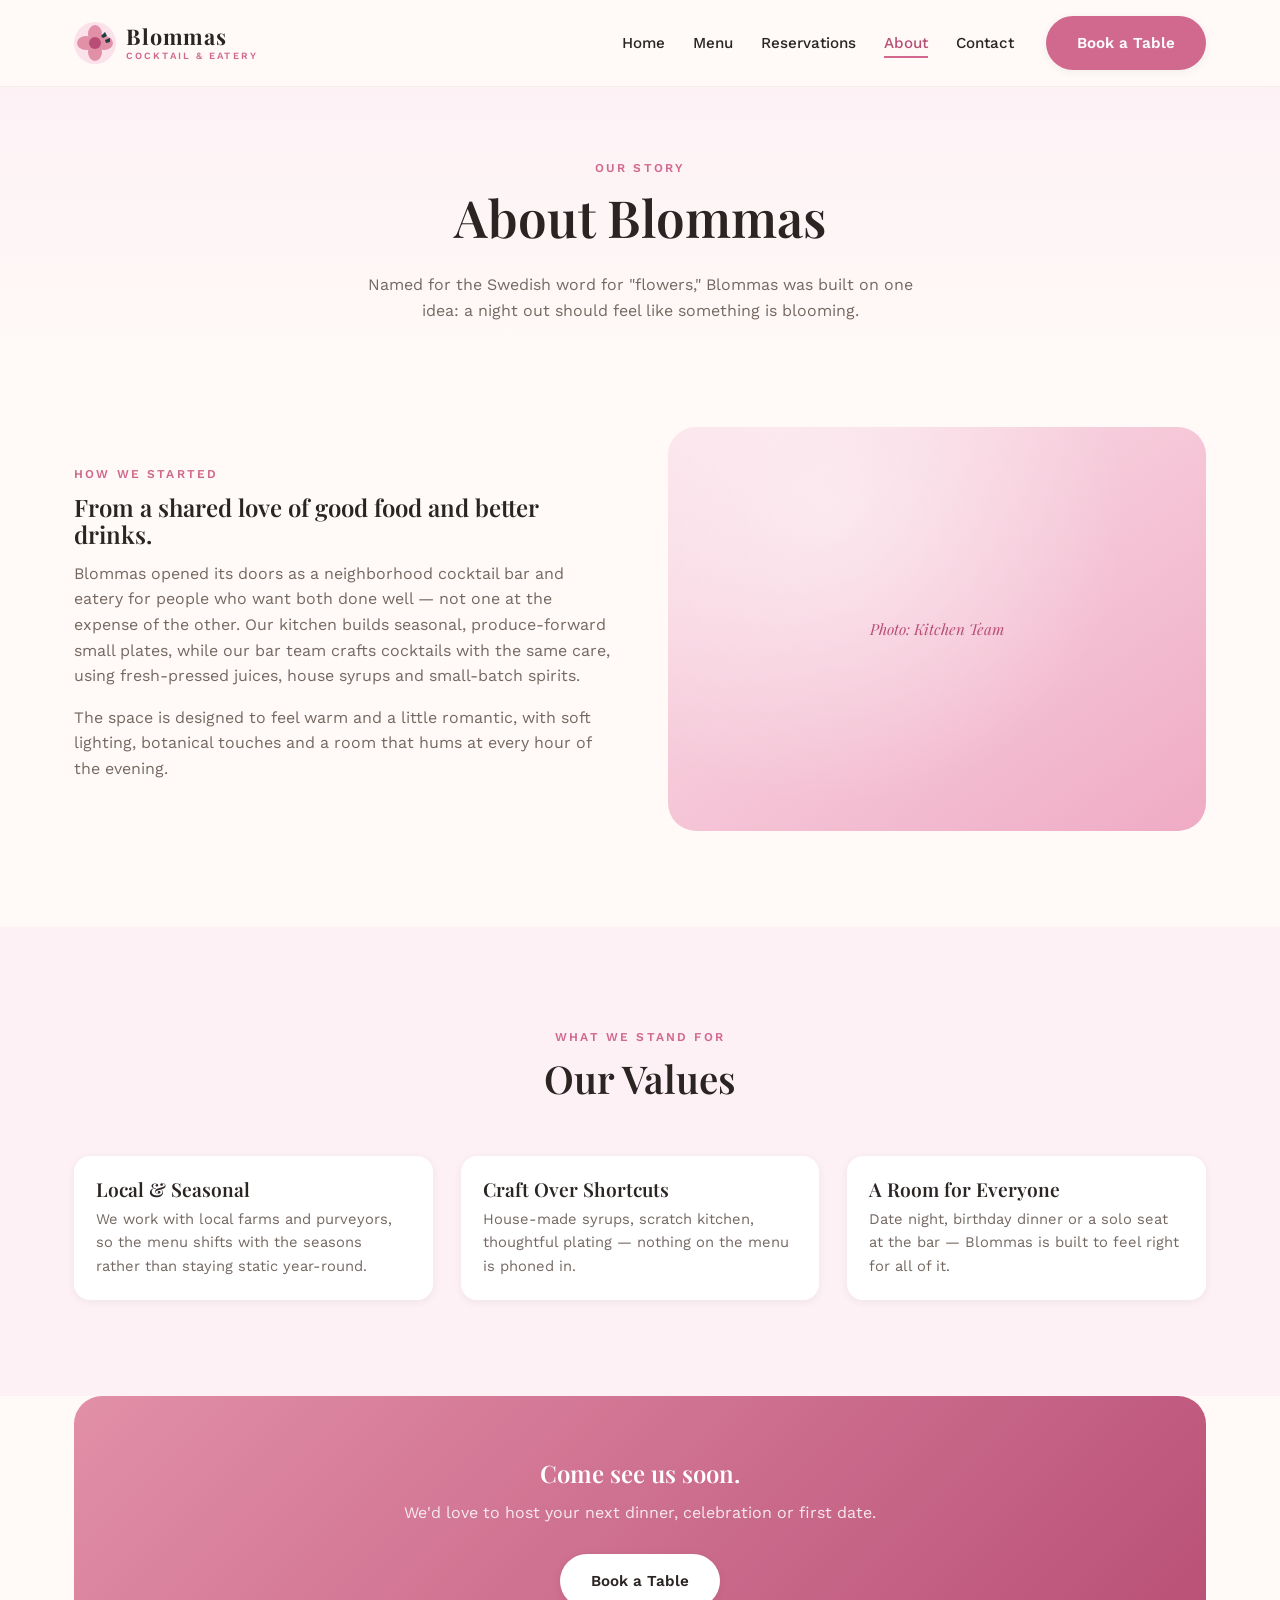
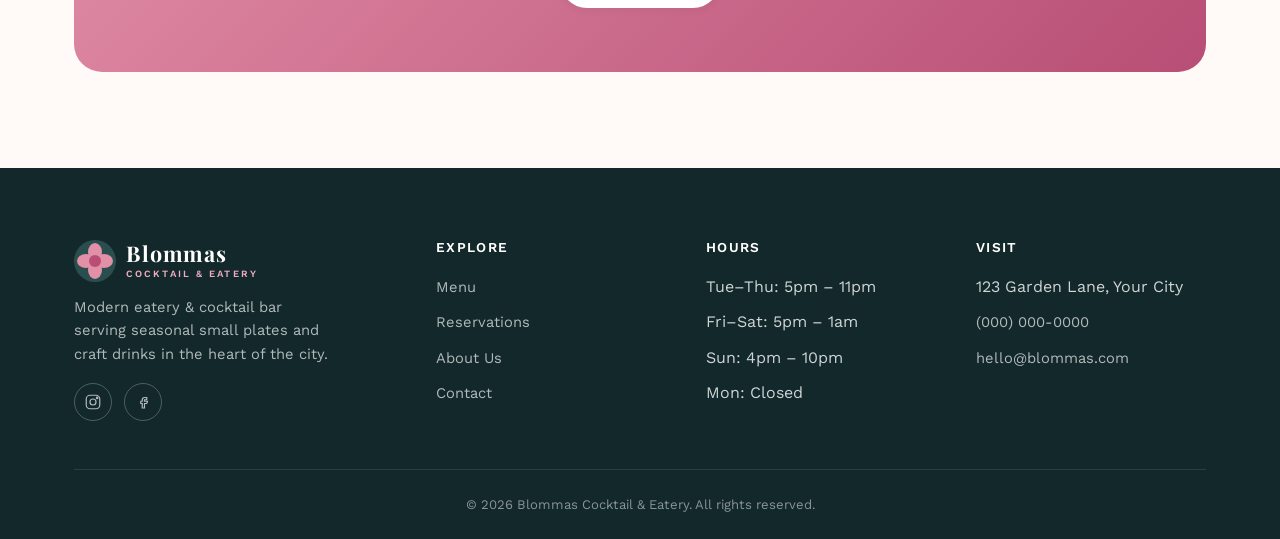
==== about.html @ 36dcb474 "Add Blommas Cocktail & Eatery website Static multi-page site (home, menu, reservations, about, conta" ====
<!DOCTYPE html>
<html lang="en">
<head>
  <meta charset="UTF-8" />
  <meta name="viewport" content="width=device-width, initial-scale=1.0" />
  <title>About — Blommas Cocktail &amp; Eatery</title>
  <meta name="description" content="Learn about Blommas Cocktail & Eatery — our story, our kitchen and bar team, and what we stand for." />
  <link rel="stylesheet" href="css/styles.css" />
</head>
<body>

  <header class="site-header">
    <div class="container header-inner">
      <a href="index.html" class="logo">
        <svg width="42" height="42" viewBox="0 0 42 42" xmlns="http://www.w3.org/2000/svg" aria-hidden="true">
          <circle cx="21" cy="21" r="21" fill="#FBE1EA"/>
          <g fill="#E28FA8">
            <ellipse cx="21" cy="12" rx="7" ry="9"/>
            <ellipse cx="21" cy="30" rx="7" ry="9"/>
            <ellipse cx="12" cy="21" rx="9" ry="7"/>
            <ellipse cx="30" cy="21" rx="9" ry="7"/>
          </g>
          <circle cx="21" cy="21" r="6" fill="#B84E75"/>
          <g fill="#1F3D3D">
            <path d="M27 14 L31 10 L33 14 L29 16 Z"/>
            <path d="M31 18 L36 16 L36 20 L32 21 Z"/>
          </g>
        </svg>
        <span class="logo-text">
          <span class="logo-title">Blommas</span>
          <span class="logo-sub">Cocktail &amp; Eatery</span>
        </span>
      </a>

      <nav class="main-nav">
        <ul class="nav-links">
          <li><a href="index.html">Home</a></li>
          <li><a href="menu.html">Menu</a></li>
          <li><a href="booking.html">Reservations</a></li>
          <li><a href="about.html" class="active">About</a></li>
          <li><a href="contact.html">Contact</a></li>
        </ul>
        <a href="booking.html" class="btn btn-primary nav-cta">Book a Table</a>
      </nav>

      <button class="nav-toggle" aria-label="Toggle navigation menu" aria-expanded="false">
        <span></span><span></span><span></span>
      </button>
    </div>
  </header>

  <main>
    <section class="page-hero">
      <div class="container">
        <span class="eyebrow">Our Story</span>
        <h1>About Blommas</h1>
        <p>Named for the Swedish word for "flowers," Blommas was built on one idea: a night out should feel like something is blooming.</p>
      </div>
    </section>

    <section style="padding-top:48px;">
      <div class="container two-col reveal">
        <div>
          <span class="eyebrow">How We Started</span>
          <h2>From a shared love of good food and better drinks.</h2>
          <p style="color:var(--ink-light);">Blommas opened its doors as a neighborhood cocktail bar and eatery for people who want both done well — not one at the expense of the other. Our kitchen builds seasonal, produce-forward small plates, while our bar team crafts cocktails with the same care, using fresh-pressed juices, house syrups and small-batch spirits.</p>
          <p style="color:var(--ink-light);">The space is designed to feel warm and a little romantic, with soft lighting, botanical touches and a room that hums at every hour of the evening.</p>
        </div>
        <div class="ph" style="aspect-ratio:4/3; border-radius:var(--radius-lg);"><span>Photo: Kitchen Team</span></div>
      </div>
    </section>

    <section style="background:var(--pink-50);">
      <div class="container">
        <div class="section-head reveal">
          <span class="eyebrow">What We Stand For</span>
          <h2>Our Values</h2>
        </div>
        <div class="grid grid-3">
          <div class="card reveal">
            <div class="card-body">
              <h3>Local &amp; Seasonal</h3>
              <p>We work with local farms and purveyors, so the menu shifts with the seasons rather than staying static year-round.</p>
            </div>
          </div>
          <div class="card reveal">
            <div class="card-body">
              <h3>Craft Over Shortcuts</h3>
              <p>House-made syrups, scratch kitchen, thoughtful plating — nothing on the menu is phoned in.</p>
            </div>
          </div>
          <div class="card reveal">
            <div class="card-body">
              <h3>A Room for Everyone</h3>
              <p>Date night, birthday dinner or a solo seat at the bar — Blommas is built to feel right for all of it.</p>
            </div>
          </div>
        </div>
      </div>
    </section>

    <section style="padding-top:0;">
      <div class="container">
        <div class="reveal" style="background:linear-gradient(135deg, var(--pink-400), var(--pink-600)); border-radius:var(--radius-lg); padding:64px 40px; text-align:center; color:#fff;">
          <h2 style="color:#fff;">Come see us soon.</h2>
          <p style="color:rgba(255,255,255,0.85); max-width:480px; margin:0 auto 28px;">We'd love to host your next dinner, celebration or first date.</p>
          <a href="booking.html" class="btn btn-light">Book a Table</a>
        </div>
      </div>
    </section>
  </main>

  <footer class="site-footer">
    <div class="container">
      <div class="footer-inner">
        <div class="footer-brand">
          <a href="index.html" class="logo">
            <svg width="42" height="42" viewBox="0 0 42 42" xmlns="http://www.w3.org/2000/svg" aria-hidden="true">
              <circle cx="21" cy="21" r="21" fill="#2A4E4E"/>
              <g fill="#E28FA8">
                <ellipse cx="21" cy="12" rx="7" ry="9"/>
                <ellipse cx="21" cy="30" rx="7" ry="9"/>
                <ellipse cx="12" cy="21" rx="9" ry="7"/>
                <ellipse cx="30" cy="21" rx="9" ry="7"/>
              </g>
              <circle cx="21" cy="21" r="6" fill="#B84E75"/>
            </svg>
            <span class="logo-text">
              <span class="logo-title">Blommas</span>
              <span class="logo-sub">Cocktail &amp; Eatery</span>
            </span>
          </a>
          <p>Modern eatery &amp; cocktail bar serving seasonal small plates and craft drinks in the heart of the city.</p>
          <div class="social-row">
            <a href="#" aria-label="Instagram">
              <svg width="18" height="18" viewBox="0 0 24 24" fill="none" stroke="currentColor" stroke-width="1.6"><rect x="3" y="3" width="18" height="18" rx="5"/><circle cx="12" cy="12" r="4"/><circle cx="17.5" cy="6.5" r="1"/></svg>
            </a>
            <a href="#" aria-label="Facebook">
              <svg width="18" height="18" viewBox="0 0 24 24" fill="none" stroke="currentColor" stroke-width="1.6"><path d="M14 9h3V6h-3c-1.7 0-3 1.3-3 3v2H9v3h2v6h3v-6h3l1-3h-4V9z"/></svg>
            </a>
          </div>
        </div>
        <div>
          <h4>Explore</h4>
          <ul>
            <li><a href="menu.html">Menu</a></li>
            <li><a href="booking.html">Reservations</a></li>
            <li><a href="about.html">About Us</a></li>
            <li><a href="contact.html">Contact</a></li>
          </ul>
        </div>
        <div>
          <h4>Hours</h4>
          <ul>
            <li>Tue–Thu: 5pm – 11pm</li>
            <li>Fri–Sat: 5pm – 1am</li>
            <li>Sun: 4pm – 10pm</li>
            <li>Mon: Closed</li>
          </ul>
        </div>
        <div>
          <h4>Visit</h4>
          <ul>
            <li>123 Garden Lane, Your City</li>
            <li><a href="tel:+10000000000">(000) 000-0000</a></li>
            <li><a href="mailto:hello@blommas.com">hello@blommas.com</a></li>
          </ul>
        </div>
      </div>
      <div class="footer-bottom">&copy; 2026 Blommas Cocktail &amp; Eatery. All rights reserved.</div>
    </div>
  </footer>

  <script src="js/script.js"></script>
</body>
</html>
---- css/styles.css ----
/* =========================================================
   Blommas Cocktail & Eatery — Design System
   ========================================================= */

@import url('https://fonts.googleapis.com/css2?family=Playfair+Display:ital,wght@0,500;0,600;0,700;1,500&family=Work+Sans:wght@300;400;500;600;700&display=swap');

:root {
  /* Palette — derived from the logo (blush peony + dark teal butterfly) */
  --pink-50:  #fdf1f5;
  --pink-100: #fbe1ea;
  --pink-200: #f6c9da;
  --pink-300: #efabc4;
  --pink-400: #e28fa8;
  --pink-500: #d1698f;
  --pink-600: #b84e75;
  --teal-700: #1f3d3d;
  --teal-900: #12282a;
  --ink:       #2a2422;
  --ink-light: #746862;
  --cream:     #fffaf7;
  --white:     #ffffff;

  --font-heading: 'Playfair Display', Georgia, serif;
  --font-body: 'Work Sans', -apple-system, BlinkMacSystemFont, sans-serif;

  --radius-sm: 8px;
  --radius-md: 16px;
  --radius-lg: 28px;
  --radius-pill: 999px;

  --shadow-sm: 0 2px 10px rgba(42, 36, 34, 0.06);
  --shadow-md: 0 12px 32px rgba(42, 36, 34, 0.1);
  --shadow-lg: 0 24px 60px rgba(42, 36, 34, 0.16);

  --container-w: 1180px;
}

/* ---------- Reset ---------- */
*, *::before, *::after { box-sizing: border-box; }
html { scroll-behavior: smooth; overflow-x: hidden; }
body {
  margin: 0;
  font-family: var(--font-body);
  color: var(--ink);
  background: var(--cream);
  line-height: 1.6;
  -webkit-font-smoothing: antialiased;
  overflow-x: hidden;
}
h1, h2, h3, h4 {
  font-family: var(--font-heading);
  font-weight: 600;
  line-height: 1.15;
  margin: 0 0 0.5em;
  color: var(--ink);
}
p { margin: 0 0 1em; }
a { color: inherit; text-decoration: none; }
ul { list-style: none; margin: 0; padding: 0; }
img { max-width: 100%; display: block; }
button { font-family: inherit; cursor: pointer; }
input, textarea, select { font-family: inherit; font-size: 1rem; }

.container {
  width: 100%;
  max-width: var(--container-w);
  margin: 0 auto;
  padding: 0 24px;
}

.eyebrow {
  display: inline-block;
  font-size: 0.75rem;
  letter-spacing: 0.18em;
  text-transform: uppercase;
  color: var(--pink-500);
  font-weight: 600;
  margin-bottom: 0.75em;
}

section { padding: 96px 0; }
@media (max-width: 768px) { section { padding: 64px 0; } }

.section-head {
  max-width: 640px;
  margin: 0 auto 56px;
  text-align: center;
}
.section-head h2 { font-size: clamp(1.9rem, 3vw, 2.6rem); }
.section-head p { color: var(--ink-light); font-size: 1.05rem; }

/* ---------- Buttons ---------- */
.btn {
  display: inline-flex;
  align-items: center;
  justify-content: center;
  gap: 8px;
  padding: 14px 30px;
  border-radius: var(--radius-pill);
  font-weight: 600;
  font-size: 0.95rem;
  border: 1px solid transparent;
  transition: transform 0.2s ease, box-shadow 0.2s ease, background 0.2s ease, color 0.2s ease;
  white-space: nowrap;
}
.btn-primary {
  background: var(--pink-500);
  color: var(--white);
  box-shadow: var(--shadow-sm);
}
.btn-primary:hover { background: var(--pink-600); transform: translateY(-2px); box-shadow: var(--shadow-md); }
.btn-outline {
  background: transparent;
  border-color: rgba(42,36,34,0.25);
  color: var(--ink);
}
.btn-outline:hover { border-color: var(--ink); transform: translateY(-2px); }
.btn-light {
  background: var(--white);
  color: var(--ink);
  box-shadow: var(--shadow-sm);
}
.btn-light:hover { transform: translateY(-2px); box-shadow: var(--shadow-md); }
.btn-block { width: 100%; }

/* ---------- Logo ---------- */
.logo { display: flex; align-items: center; gap: 10px; }
.logo svg { flex-shrink: 0; }
.logo-text {
  display: flex;
  flex-direction: column;
  line-height: 1;
}
.logo-text .logo-title {
  font-family: var(--font-heading);
  font-size: 1.35rem;
  letter-spacing: 0.04em;
  font-weight: 700;
  color: var(--ink);
}
.logo-text .logo-sub {
  font-size: 0.6rem;
  letter-spacing: 0.22em;
  text-transform: uppercase;
  color: var(--pink-500);
  font-weight: 600;
  margin-top: 4px;
}

/* ---------- Header / Nav ---------- */
.site-header {
  position: sticky;
  top: 0;
  z-index: 100;
  background: rgba(255, 250, 247, 0.85);
  backdrop-filter: blur(10px);
  border-bottom: 1px solid rgba(42,36,34,0.06);
  transition: box-shadow 0.3s ease;
}
.site-header.scrolled { box-shadow: var(--shadow-sm); }
.header-inner {
  display: flex;
  align-items: center;
  justify-content: space-between;
  padding-top: 16px;
  padding-bottom: 16px;
}
.main-nav { display: flex; align-items: center; gap: 32px; }
.nav-links { display: flex; gap: 28px; }
.nav-links a {
  font-size: 0.95rem;
  font-weight: 500;
  position: relative;
  padding: 4px 0;
}
.nav-links a::after {
  content: '';
  position: absolute;
  left: 0; bottom: -2px;
  width: 0; height: 2px;
  background: var(--pink-500);
  transition: width 0.25s ease;
}
.nav-links a:hover::after, .nav-links a.active::after { width: 100%; }
.nav-links a.active { color: var(--pink-600); }
.nav-toggle {
  display: none;
  background: none;
  border: none;
  flex-direction: column;
  gap: 5px;
  padding: 6px;
}
.nav-toggle span {
  width: 24px; height: 2px;
  background: var(--ink);
  border-radius: 2px;
  transition: transform 0.25s ease, opacity 0.25s ease;
}

@media (max-width: 900px) {
  .nav-toggle { display: flex; }
  .main-nav {
    position: fixed;
    top: 0; right: 0;
    height: 100vh;
    width: min(320px, 80vw);
    background: var(--cream);
    flex-direction: column;
    align-items: flex-start;
    justify-content: center;
    gap: 36px;
    padding: 32px;
    box-shadow: var(--shadow-lg);
    transform: translateX(100%);
    transition: transform 0.3s ease;
  }
  .main-nav.open { transform: translateX(0); }
  .nav-links { flex-direction: column; gap: 24px; }
  .nav-links a { font-size: 1.2rem; }
  body.nav-open { overflow: hidden; }
}

/* ---------- Hero ---------- */
.hero {
  position: relative;
  padding: 110px 0 120px;
  overflow: hidden;
  background: linear-gradient(180deg, var(--pink-50) 0%, var(--cream) 100%);
}
.hero-inner {
  display: grid;
  grid-template-columns: 1.1fr 0.9fr;
  gap: 48px;
  align-items: center;
}
.hero-copy h1 {
  font-size: clamp(2.6rem, 5vw, 4rem);
  margin-bottom: 0.3em;
}
.hero-copy .lede {
  font-size: 1.15rem;
  color: var(--ink-light);
  max-width: 480px;
  margin-bottom: 2em;
}
.hero-actions { display: flex; gap: 16px; flex-wrap: wrap; }
.hero-visual {
  position: relative;
  aspect-ratio: 4 / 5;
  border-radius: var(--radius-lg);
  overflow: hidden;
  box-shadow: var(--shadow-lg);
  background: linear-gradient(145deg, var(--pink-200), var(--pink-400));
}
.hero-visual .ph-caption {
  position: absolute; inset: auto 0 0 0;
  padding: 18px;
  font-size: 0.8rem;
  color: rgba(255,255,255,0.85);
  background: linear-gradient(180deg, transparent, rgba(20,10,15,0.45));
}
.hero-badge {
  position: absolute;
  bottom: -22px; left: -22px;
  background: var(--white);
  border-radius: var(--radius-md);
  padding: 18px 22px;
  box-shadow: var(--shadow-md);
  display: flex;
  align-items: center;
  gap: 12px;
}
@media (max-width: 900px) {
  .hero-inner { grid-template-columns: 1fr; }
  .hero-badge { position: static; margin-top: 24px; }
}

/* ---------- Placeholder photo blocks ---------- */
.ph {
  position: relative;
  background: linear-gradient(145deg, var(--pink-100), var(--pink-300));
  display: flex;
  align-items: center;
  justify-content: center;
  color: var(--pink-600);
  font-family: var(--font-heading);
  font-style: italic;
  font-size: 0.95rem;
  text-align: center;
  overflow: hidden;
}
.ph::before {
  content: '';
  position: absolute; inset: 0;
  background-image: radial-gradient(circle at 30% 20%, rgba(255,255,255,0.5), transparent 60%);
}
.ph span { position: relative; padding: 12px; }

/* ---------- Cards / Grids ---------- */
.grid {
  display: grid;
  gap: 28px;
}
.grid-3 { grid-template-columns: repeat(3, 1fr); }
.grid-2 { grid-template-columns: repeat(2, 1fr); }
@media (max-width: 900px) {
  .grid-3 { grid-template-columns: repeat(2, 1fr); }
}
@media (max-width: 640px) {
  .grid-3, .grid-2 { grid-template-columns: 1fr; }
}

.card {
  background: var(--white);
  border-radius: var(--radius-md);
  overflow: hidden;
  box-shadow: var(--shadow-sm);
  transition: transform 0.25s ease, box-shadow 0.25s ease;
}
.card:hover { transform: translateY(-6px); box-shadow: var(--shadow-md); }
.card .ph { aspect-ratio: 4/3; }
.card-body { padding: 22px; }
.card-body h3 { font-size: 1.2rem; margin-bottom: 0.4em; }
.card-body p { color: var(--ink-light); font-size: 0.92rem; margin-bottom: 0; }

/* ---------- Feature strip (hours/location) ---------- */
.strip {
  background: var(--teal-700);
  color: var(--white);
}
.strip .grid-3 { gap: 0; }
.strip-item {
  padding: 40px 24px;
  text-align: center;
  border-right: 1px solid rgba(255,255,255,0.12);
}
.strip-item:last-child { border-right: none; }
.strip-item .eyebrow { color: var(--pink-300); }
.strip-item h3 { color: var(--white); font-size: 1.3rem; }
.strip-item p { color: rgba(255,255,255,0.75); margin: 0; }
@media (max-width: 768px) {
  .strip .grid-3 { grid-template-columns: 1fr; }
  .strip-item { border-right: none; border-bottom: 1px solid rgba(255,255,255,0.12); }
  .strip-item:last-child { border-bottom: none; }
}

/* ---------- Menu page ---------- */
.menu-tabs {
  display: flex;
  justify-content: center;
  flex-wrap: wrap;
  gap: 12px;
  margin-bottom: 52px;
}
.menu-tab {
  padding: 10px 22px;
  border-radius: var(--radius-pill);
  border: 1px solid rgba(42,36,34,0.15);
  background: var(--white);
  font-weight: 600;
  font-size: 0.9rem;
  color: var(--ink-light);
  transition: all 0.2s ease;
}
.menu-tab:hover { border-color: var(--pink-400); color: var(--pink-600); }
.menu-tab.active {
  background: var(--pink-500);
  border-color: var(--pink-500);
  color: var(--white);
}

.menu-category { display: none; }
.menu-category.active { display: block; animation: fadein 0.35s ease; }
@keyframes fadein { from { opacity: 0; transform: translateY(6px);} to { opacity: 1; transform: translateY(0);} }

.menu-category h3 {
  font-size: 1.6rem;
  margin-bottom: 24px;
  padding-bottom: 12px;
  border-bottom: 2px solid var(--pink-100);
}
.menu-category + .menu-category h3 { margin-top: 40px; }

.dish-list { display: grid; gap: 6px; margin-bottom: 48px; }
.dish {
  display: flex;
  justify-content: space-between;
  gap: 24px;
  padding: 18px 4px;
  border-bottom: 1px dashed rgba(42,36,34,0.12);
}
.dish:last-child { border-bottom: none; }
.dish-info h4 {
  font-family: var(--font-body);
  font-weight: 600;
  font-size: 1.05rem;
  margin: 0 0 4px;
  display: flex;
  align-items: center;
  gap: 8px;
}
.dish-info p { margin: 0; color: var(--ink-light); font-size: 0.9rem; max-width: 480px; }
.dish-price {
  font-family: var(--font-heading);
  font-weight: 600;
  color: var(--pink-600);
  white-space: nowrap;
}
.tag {
  font-size: 0.62rem;
  letter-spacing: 0.06em;
  text-transform: uppercase;
  background: var(--pink-100);
  color: var(--pink-600);
  padding: 3px 8px;
  border-radius: var(--radius-pill);
  font-weight: 700;
}
.tag.teal { background: rgba(31,61,61,0.1); color: var(--teal-700); }

/* ---------- Forms ---------- */
.form-card {
  background: var(--white);
  border-radius: var(--radius-lg);
  box-shadow: var(--shadow-md);
  padding: 48px;
}
@media (max-width: 640px) { .form-card { padding: 28px 22px; } }

.form-row { display: grid; grid-template-columns: 1fr 1fr; gap: 20px; }
@media (max-width: 640px) { .form-row { grid-template-columns: 1fr; } }

.field { margin-bottom: 22px; }
.field label {
  display: block;
  font-size: 0.85rem;
  font-weight: 600;
  margin-bottom: 8px;
  color: var(--ink);
}
.field input, .field select, .field textarea {
  width: 100%;
  padding: 13px 16px;
  border-radius: var(--radius-sm);
  border: 1px solid rgba(42,36,34,0.18);
  background: var(--pink-50);
  color: var(--ink);
  transition: border-color 0.2s ease, background 0.2s ease;
}
.field input:focus, .field select:focus, .field textarea:focus {
  outline: none;
  border-color: var(--pink-500);
  background: var(--white);
}
.field textarea { resize: vertical; min-height: 100px; }
.field-error {
  color: #b8433f;
  font-size: 0.8rem;
  margin-top: 6px;
  display: none;
}
.field.invalid input, .field.invalid select, .field.invalid textarea { border-color: #b8433f; }
.field.invalid .field-error { display: block; }

.form-status {
  display: none;
  padding: 18px 20px;
  border-radius: var(--radius-sm);
  margin-bottom: 24px;
  font-weight: 500;
}
.form-status.success { display: block; background: rgba(31,61,61,0.08); color: var(--teal-700); }
.form-status.error { display: block; background: rgba(184,67,63,0.1); color: #b8433f; }

/* ---------- Footer ---------- */
.site-footer {
  background: var(--teal-900);
  color: rgba(255,255,255,0.8);
  padding: 72px 0 24px;
}
.footer-inner {
  display: grid;
  grid-template-columns: 1.4fr 1fr 1fr 1fr;
  gap: 40px;
  padding-bottom: 48px;
  border-bottom: 1px solid rgba(255,255,255,0.1);
}
@media (max-width: 768px) {
  .footer-inner { grid-template-columns: 1fr 1fr; }
}
@media (max-width: 480px) {
  .footer-inner { grid-template-columns: 1fr; }
}
.footer-inner h4 {
  color: var(--white);
  font-size: 0.85rem;
  letter-spacing: 0.1em;
  text-transform: uppercase;
  font-family: var(--font-body);
  margin-bottom: 18px;
}
.footer-inner p, .footer-inner a { color: rgba(255,255,255,0.68); font-size: 0.92rem; }
.footer-inner ul li { margin-bottom: 10px; }
.footer-inner a:hover { color: var(--pink-300); }
.footer-brand p { max-width: 260px; margin-top: 14px; }
.footer-brand .logo-text .logo-title,
.footer-brand .logo-text .logo-sub { color: var(--white); }
.footer-brand .logo-text .logo-sub { color: var(--pink-300); }
.social-row { display: flex; gap: 12px; margin-top: 16px; }
.social-row a {
  width: 38px; height: 38px;
  border-radius: 50%;
  border: 1px solid rgba(255,255,255,0.25);
  display: flex; align-items: center; justify-content: center;
}
.footer-bottom {
  padding-top: 24px;
  text-align: center;
  font-size: 0.82rem;
  color: rgba(255,255,255,0.5);
}

/* ---------- Reveal-on-scroll ---------- */
.reveal { opacity: 0; transform: translateY(24px); transition: opacity 0.6s ease, transform 0.6s ease; }
.reveal.in-view { opacity: 1; transform: translateY(0); }

/* ---------- Page hero (inner pages) ---------- */
.page-hero {
  padding: 72px 0 56px;
  text-align: center;
  background: linear-gradient(180deg, var(--pink-50), var(--cream));
}
.page-hero .eyebrow { display: block; }
.page-hero h1 { font-size: clamp(2.2rem, 4vw, 3.2rem); }
.page-hero p { color: var(--ink-light); max-width: 560px; margin: 0 auto; }

/* ---------- Utility ---------- */
.text-center { text-align: center; }
.mt-lg { margin-top: 48px; }
.map-frame {
  border: 0;
  width: 100%;
  height: 380px;
  border-radius: var(--radius-md);
  box-shadow: var(--shadow-sm);
}
.info-list { display: grid; gap: 18px; }
.info-list .item { display: flex; gap: 14px; align-items: flex-start; }
.info-list .icon {
  width: 42px; height: 42px;
  border-radius: 50%;
  background: var(--pink-100);
  color: var(--pink-600);
  display: flex; align-items: center; justify-content: center;
  flex-shrink: 0;
}
.info-list h4 { margin: 0 0 4px; font-size: 1rem; font-family: var(--font-body); }
.info-list p { margin: 0; color: var(--ink-light); font-size: 0.92rem; }

.two-col {
  display: grid;
  grid-template-columns: 1fr 1fr;
  gap: 56px;
  align-items: center;
}
@media (max-width: 900px) {
  .two-col { grid-template-columns: 1fr; }
}
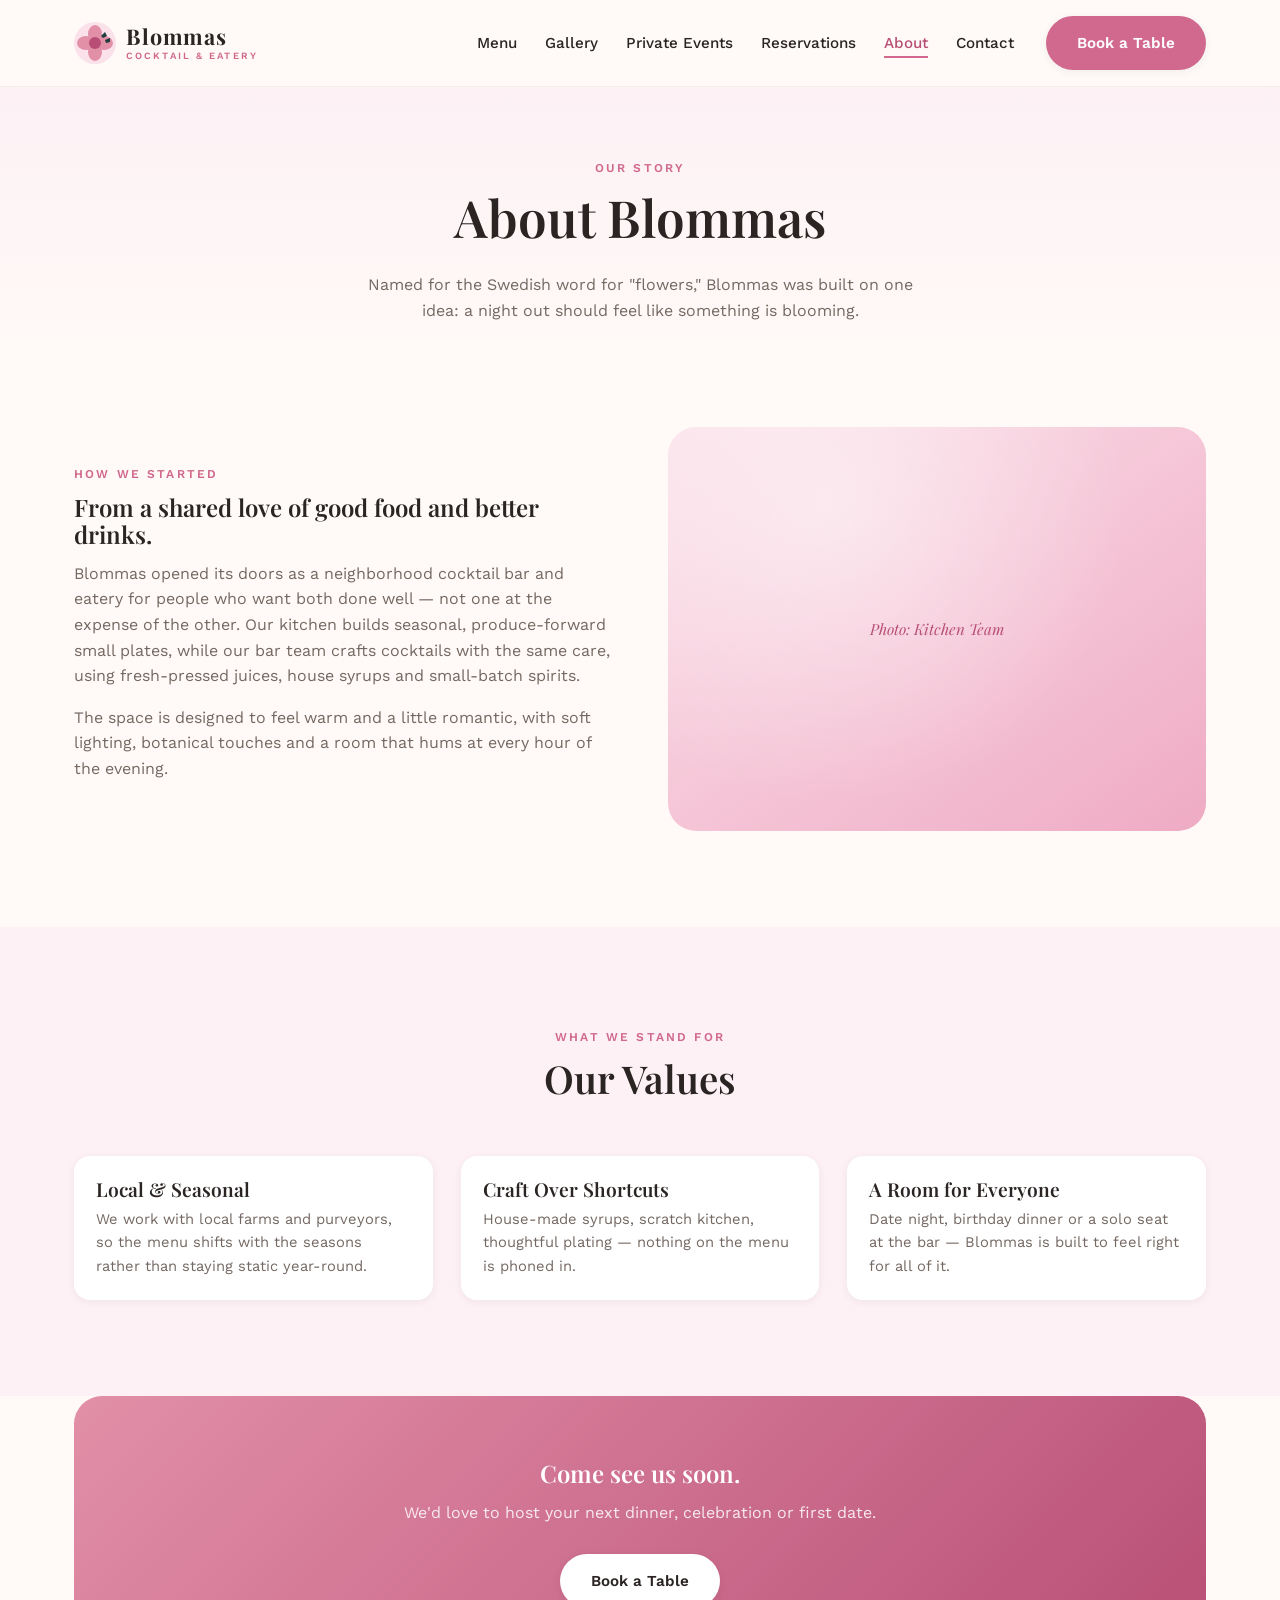
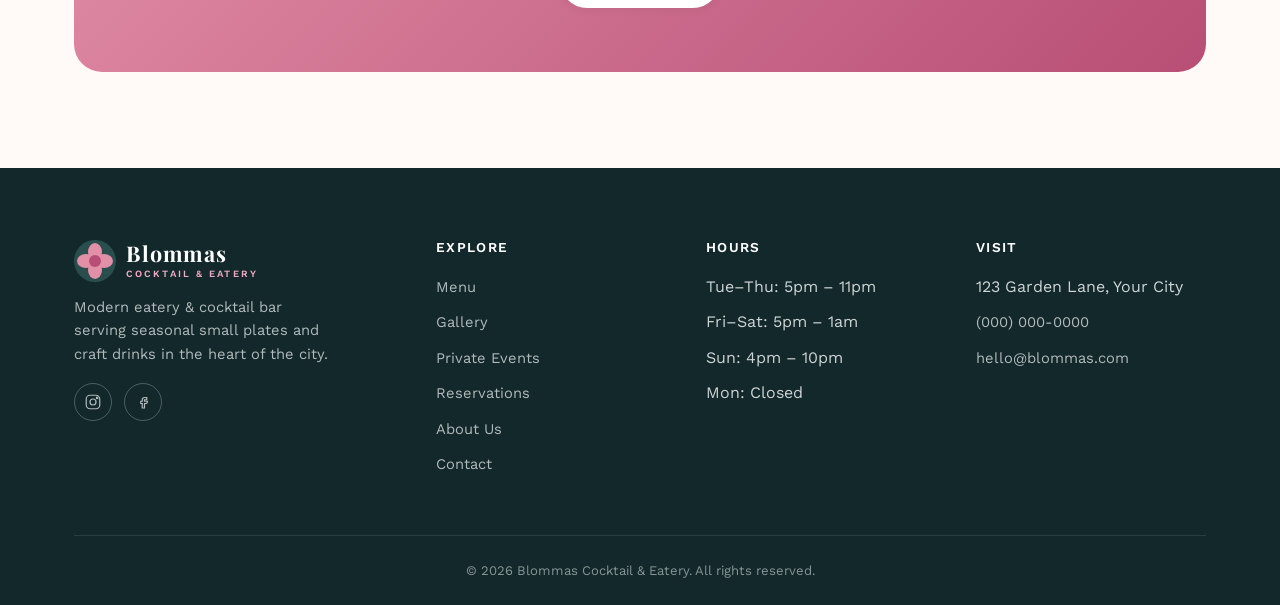
==== commit a10a9725: "Add gallery and private events pages, expand homepage sections Adds Gallery and Private Events pages" ====
--- a/about.html
+++ b/about.html
@@ -34,8 +34,9 @@
 
       <nav class="main-nav">
         <ul class="nav-links">
-          <li><a href="index.html">Home</a></li>
           <li><a href="menu.html">Menu</a></li>
+          <li><a href="gallery.html">Gallery</a></li>
+          <li><a href="events.html">Private Events</a></li>
           <li><a href="booking.html">Reservations</a></li>
           <li><a href="about.html" class="active">About</a></li>
           <li><a href="contact.html">Contact</a></li>
@@ -144,6 +145,8 @@
           <h4>Explore</h4>
           <ul>
             <li><a href="menu.html">Menu</a></li>
+            <li><a href="gallery.html">Gallery</a></li>
+            <li><a href="events.html">Private Events</a></li>
             <li><a href="booking.html">Reservations</a></li>
             <li><a href="about.html">About Us</a></li>
             <li><a href="contact.html">Contact</a></li>
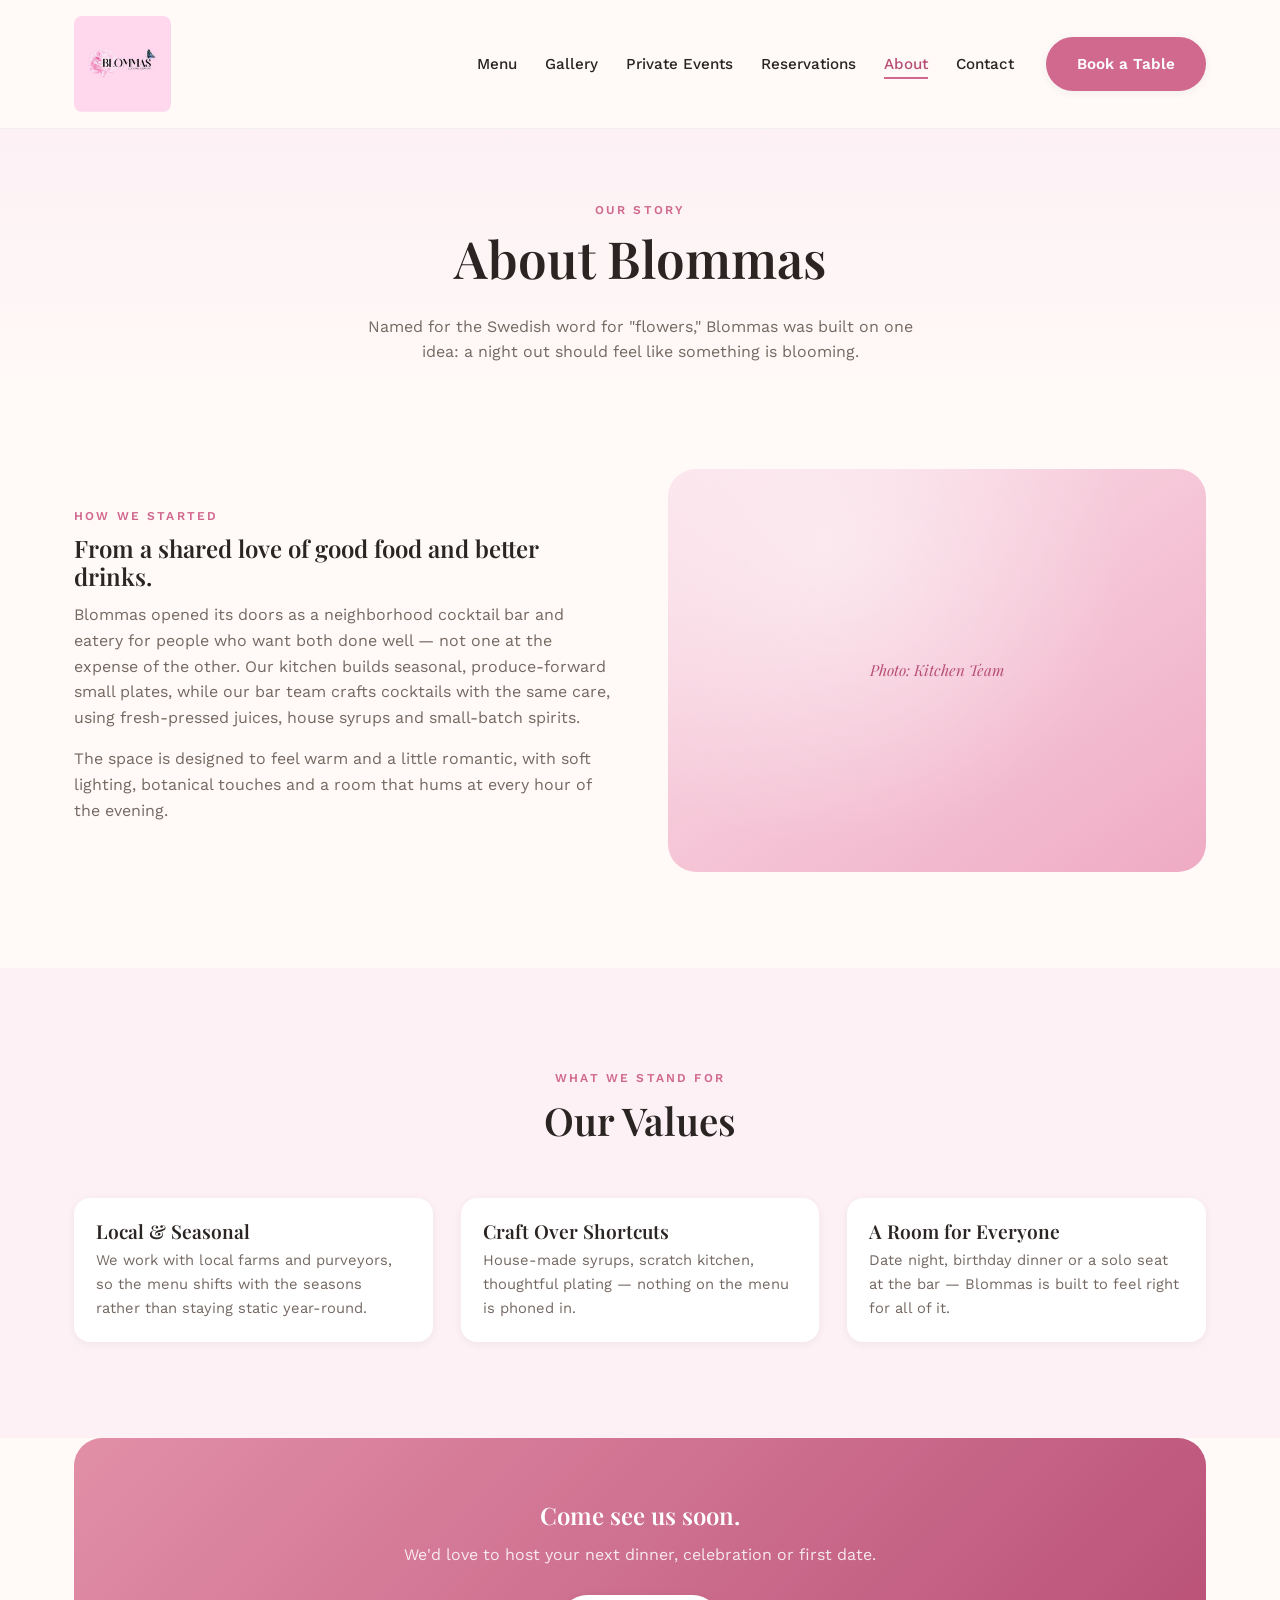
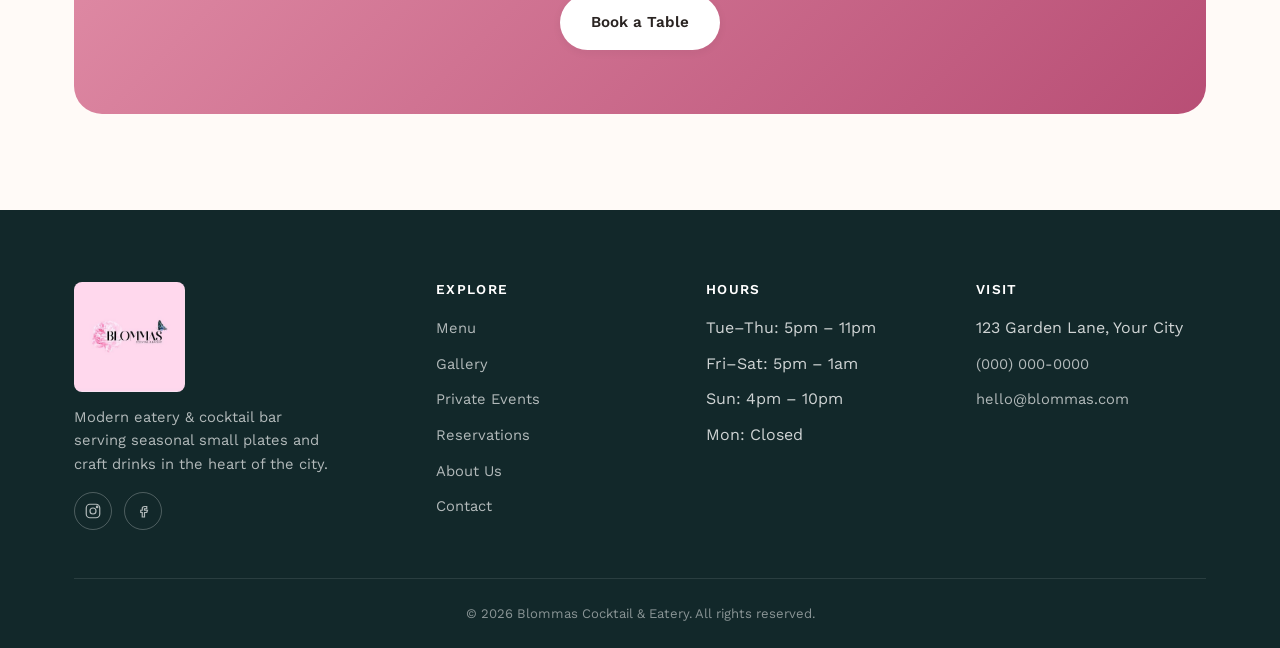
==== commit b1903f12: "Wire in the real Blommas logo across all pages Replaces the placeholder inline SVG mark with the act" ====
--- a/about.html
+++ b/about.html
@@ -5,6 +5,7 @@
   <meta name="viewport" content="width=device-width, initial-scale=1.0" />
   <title>About — Blommas Cocktail &amp; Eatery</title>
   <meta name="description" content="Learn about Blommas Cocktail & Eatery — our story, our kitchen and bar team, and what we stand for." />
+  <link rel="icon" href="assets/logo.png" type="image/png" />
   <link rel="stylesheet" href="css/styles.css" />
 </head>
 <body>
@@ -12,24 +13,7 @@
   <header class="site-header">
     <div class="container header-inner">
       <a href="index.html" class="logo">
-        <svg width="42" height="42" viewBox="0 0 42 42" xmlns="http://www.w3.org/2000/svg" aria-hidden="true">
-          <circle cx="21" cy="21" r="21" fill="#FBE1EA"/>
-          <g fill="#E28FA8">
-            <ellipse cx="21" cy="12" rx="7" ry="9"/>
-            <ellipse cx="21" cy="30" rx="7" ry="9"/>
-            <ellipse cx="12" cy="21" rx="9" ry="7"/>
-            <ellipse cx="30" cy="21" rx="9" ry="7"/>
-          </g>
-          <circle cx="21" cy="21" r="6" fill="#B84E75"/>
-          <g fill="#1F3D3D">
-            <path d="M27 14 L31 10 L33 14 L29 16 Z"/>
-            <path d="M31 18 L36 16 L36 20 L32 21 Z"/>
-          </g>
-        </svg>
-        <span class="logo-text">
-          <span class="logo-title">Blommas</span>
-          <span class="logo-sub">Cocktail &amp; Eatery</span>
-        </span>
+        <img src="assets/logo.png" alt="Blommas Cocktail &amp; Eatery logo" class="logo-img">
       </a>
 
       <nav class="main-nav">
@@ -116,20 +100,7 @@
       <div class="footer-inner">
         <div class="footer-brand">
           <a href="index.html" class="logo">
-            <svg width="42" height="42" viewBox="0 0 42 42" xmlns="http://www.w3.org/2000/svg" aria-hidden="true">
-              <circle cx="21" cy="21" r="21" fill="#2A4E4E"/>
-              <g fill="#E28FA8">
-                <ellipse cx="21" cy="12" rx="7" ry="9"/>
-                <ellipse cx="21" cy="30" rx="7" ry="9"/>
-                <ellipse cx="12" cy="21" rx="9" ry="7"/>
-                <ellipse cx="30" cy="21" rx="9" ry="7"/>
-              </g>
-              <circle cx="21" cy="21" r="6" fill="#B84E75"/>
-            </svg>
-            <span class="logo-text">
-              <span class="logo-title">Blommas</span>
-              <span class="logo-sub">Cocktail &amp; Eatery</span>
-            </span>
+            <img src="assets/logo.png" alt="Blommas Cocktail &amp; Eatery logo" class="logo-img">
           </a>
           <p>Modern eatery &amp; cocktail bar serving seasonal small plates and craft drinks in the heart of the city.</p>
           <div class="social-row">
--- a/css/styles.css
+++ b/css/styles.css
@@ -124,28 +124,14 @@
 .btn-block { width: 100%; }
 
 /* ---------- Logo ---------- */
-.logo { display: flex; align-items: center; gap: 10px; }
-.logo svg { flex-shrink: 0; }
-.logo-text {
-  display: flex;
-  flex-direction: column;
-  line-height: 1;
-}
-.logo-text .logo-title {
-  font-family: var(--font-heading);
-  font-size: 1.35rem;
-  letter-spacing: 0.04em;
-  font-weight: 700;
-  color: var(--ink);
-}
-.logo-text .logo-sub {
-  font-size: 0.6rem;
-  letter-spacing: 0.22em;
-  text-transform: uppercase;
-  color: var(--pink-500);
-  font-weight: 600;
-  margin-top: 4px;
-}
+.logo { display: flex; align-items: center; }
+.logo-img {
+  height: 96px;
+  width: auto;
+  border-radius: var(--radius-sm);
+  flex-shrink: 0;
+}
+.footer-brand .logo-img { height: 110px; }
 
 /* ---------- Header / Nav ---------- */
 .site-header {
